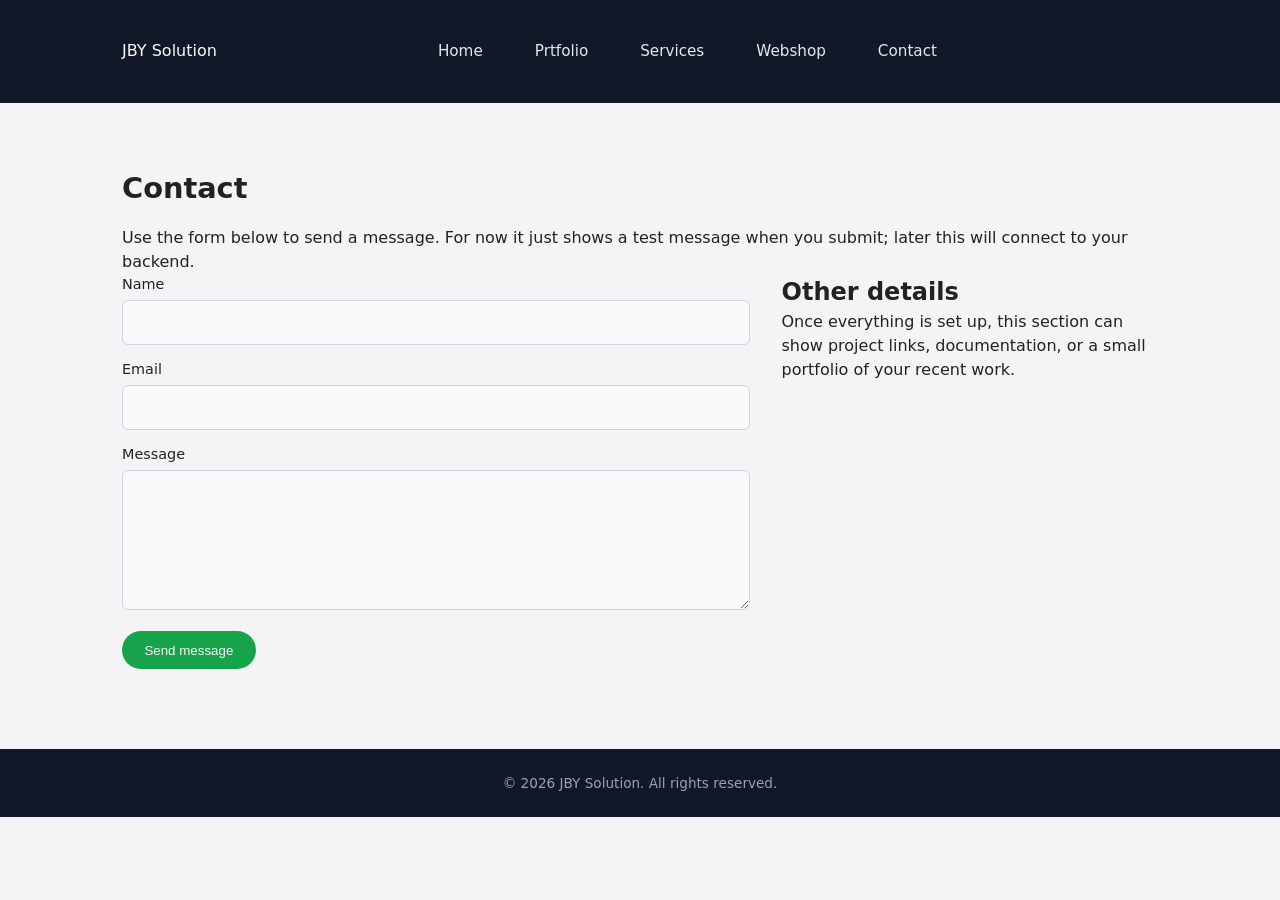
==== contact.html @ 2e04ae48 "Pilot" ====
<!DOCTYPE html>
<html lang="en">
<head>
  <meta charset="UTF-8" />
  <meta name="viewport" content="width=device-width, initial-scale=1.0" />
  <title>JBY Solution - Contact</title>
  <link rel="stylesheet" href="style.css" />
</head>
<body>
  <header></header>

  <main>
    <section class="contact-section">
      <h1>Contact</h1>
      <p>
        Use the form below to send a message. For now it just shows a test
        message when you submit; later this will connect to your backend.
      </p>

      <div class="contact-grid">
        <div>
          <form id="contact-form" class="contact-form">
            <label for="name">Name</label>
            <input id="name" name="name" type="text" required />

            <label for="email">Email</label>
            <input id="email" name="email" type="email" required />

            <label for="message">Message</label>
            <textarea id="message" name="message" required></textarea>

            <button type="submit">Send message</button>
          </form>
        </div>

        <div>
          <h2>Other details</h2>
          <p>
            Once everything is set up, this section can show project links,
            documentation, or a small portfolio of your recent work.
          </p>
        </div>
      </div>
    </section>
  </main>

  <footer>
    &copy; <span id="year"></span> JBY Solution. All rights reserved.
  </footer>

  <script src="main.js"></script>
  <script>
    document.getElementById("year").textContent = new Date().getFullYear();
  </script>
  <script src="inject-header.js"></script>  <!-- Add this line before </body> -->
</body>
</html>
---- style.css ----
/* Reset-ish */
* {
  box-sizing: border-box;
  margin: 0;
  padding: 0;
}

body {
  font-family: system-ui, -apple-system, BlinkMacSystemFont, "Segoe UI", sans-serif;
  line-height: 1.5;
  background: #f4f4f6;
  color: #222;
}

/* Layout */
header {
  background: #111827;
  color: #f9fafb;
  padding: 1rem 2rem;
}

.navbar {
  display: flex;
  align-items: center;
  max-width: 1100px;
  margin: 0 auto;
  padding: 0 2rem;  /* Consistent side padding */
}

.navbar .logo {
  margin-right: auto;  /* Pushes logo to left edge */
}

.navbar ul {
  display: flex;
  list-style: none;  /* Kills bullets */
  margin: 0;
  padding: 0;
  gap: 1.25rem;
  justify-content: center;
  flex: 1;  /* Centers menu in available space */
}


.navbar a {
  display: inline-block;
  padding: 0.5rem 1rem;
  color: #e5e7eb;
  text-decoration: none;
  font-size: 0.95rem;
  border-radius: 0.375rem;
  transition: all 0.2s ease;
  background: transparent;
}

.navbar a:hover {
  background: #38bdf8;
  color: #111827;
  transform: translateY(-1px);
}

main {
  max-width: 1100px;
  margin: 2rem auto;
  padding: 0 2rem;
}

/* Hero / sections */
.hero {
  padding: 3rem 0;
}

.hero h1 {
  font-size: 2.2rem;
  margin-bottom: 1rem;
}

.hero p {
  max-width: 600px;
  margin-bottom: 1.5rem;
}

.btn-primary {
  display: inline-block;
  padding: 0.7rem 1.4rem;
  background: #2563eb;
  color: #f9fafb;
  border-radius: 999px;
  text-decoration: none;
  font-size: 0.95rem;
}

.btn-primary:hover {
  background: #1d4ed8;
}

/* Contact form */
.contact-section {
  padding: 2rem 0;
}

.contact-grid {
  display: grid;
  grid-template-columns: minmax(0, 2fr) minmax(0, 1.2fr);
  gap: 2rem;
}

.contact-section h1 {
  font-size: 1.8rem;
  margin-bottom: 1rem;
}

.contact-form label {
  display: block;
  font-size: 0.9rem;
  margin-bottom: 0.25rem;
}

.contact-form input,
.contact-form textarea {
  width: 100%;
  padding: 0.6rem 0.75rem;
  border-radius: 0.375rem;
  border: 1px solid #d1d5db;
  font: inherit;
  margin-bottom: 0.9rem;
  background: #f9fafb;
}

.contact-form textarea {
  min-height: 140px;
  resize: vertical;
}

.contact-form button {
  padding: 0.7rem 1.4rem;
  border-radius: 999px;
  border: none;
  background: #16a34a;
  color: #f9fafb;
  font-weight: 500;
  cursor: pointer;
}

.contact-form button:hover {
  background: #15803d;
}

/* Footer */
footer {
  margin-top: 3rem;
  padding: 1.5rem 2rem;
  background: #111827;
  color: #9ca3af;
  font-size: 0.85rem;
  text-align: center;
}
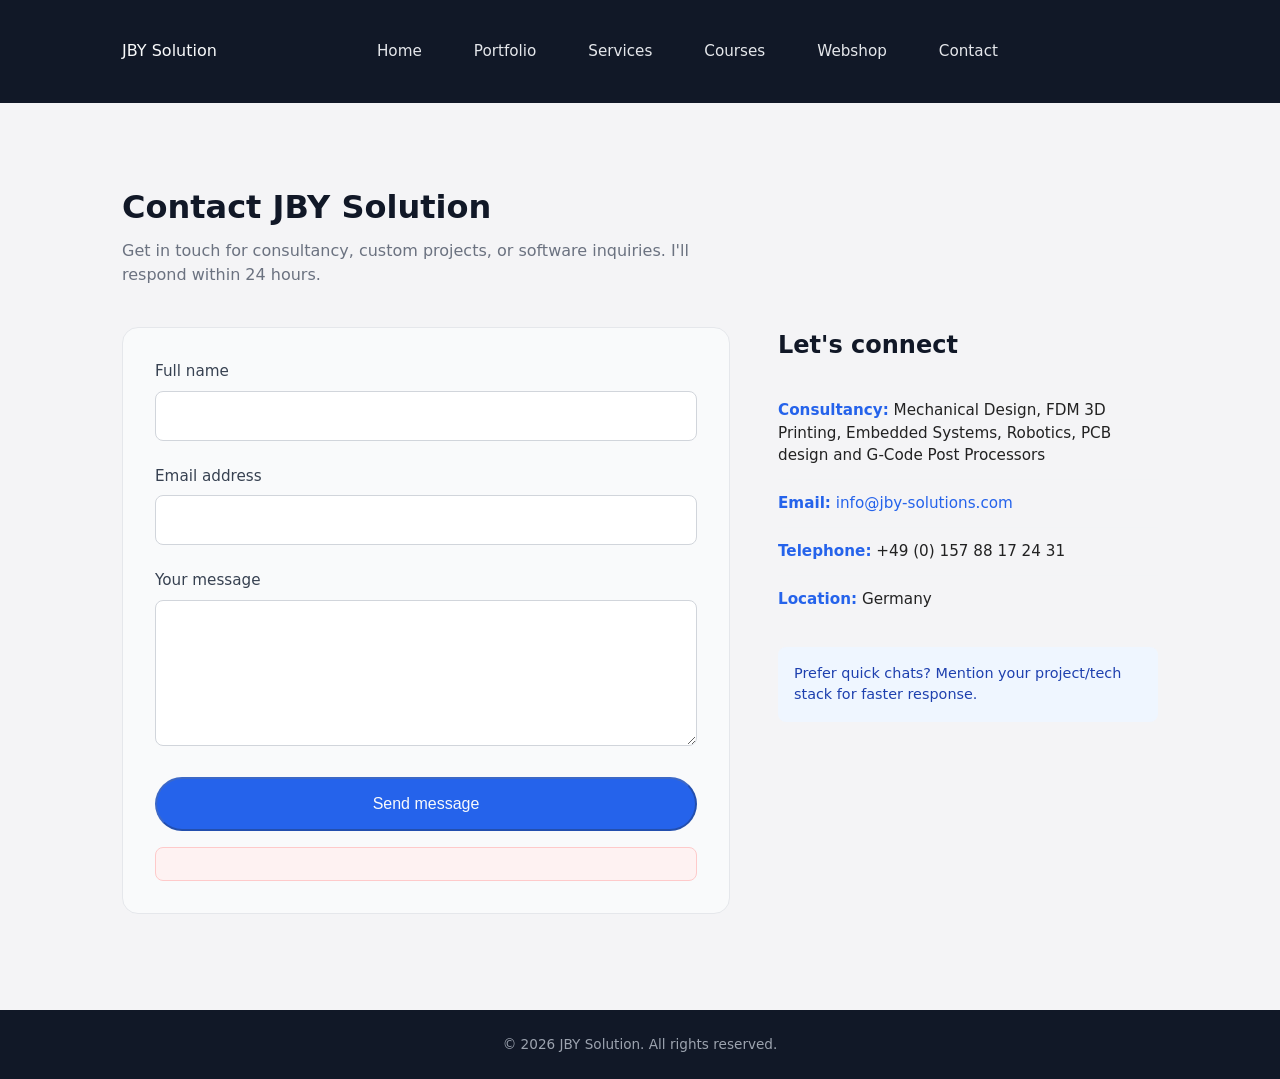
==== commit 076f75b0: "Contact Form (no back end)" ====
--- a/contact.html
+++ b/contact.html
@@ -9,40 +9,55 @@
 <body>
   <header></header>
 
-  <main>
+    <main>
     <section class="contact-section">
-      <h1>Contact</h1>
-      <p>
-        Use the form below to send a message. For now it just shows a test
-        message when you submit; later this will connect to your backend.
-      </p>
+        <h1>Contact JBY Solution</h1>
+        <p>
+        Get in touch for consultancy, custom projects, or software inquiries.
+        I'll respond within 24 hours.
+        </p>
 
-      <div class="contact-grid">
-        <div>
-          <form id="contact-form" class="contact-form">
-            <label for="name">Name</label>
-            <input id="name" name="name" type="text" required />
+        <div class="contact-grid">
+        <div class="form-column">
+            <form id="contact-form" method="POST" action="contact-process.php">
+            <div class="form-group">
+                <label for="name">Full name</label>
+                <input id="name" name="name" type="text" required minlength="2" maxlength="100" />
+            </div>
 
-            <label for="email">Email</label>
-            <input id="email" name="email" type="email" required />
+            <div class="form-group">
+                <label for="email">Email address</label>
+                <input id="email" name="email" type="email" required />
+            </div>
 
-            <label for="message">Message</label>
-            <textarea id="message" name="message" required></textarea>
+            <div class="form-group">
+                <label for="message">Your message</label>
+                <textarea id="message" name="message" required minlength="10" maxlength="1000" rows="5"></textarea>
+            </div>
 
-            <button type="submit">Send message</button>
-          </form>
+            <button type="submit" disabled class="btn-primary btn-large">
+                Send message
+            </button>
+
+            <div id="form-errors" class="error-list"></div>
+            </form>
         </div>
 
-        <div>
-          <h2>Other details</h2>
-          <p>
-            Once everything is set up, this section can show project links,
-            documentation, or a small portfolio of your recent work.
-          </p>
+        <div class="info-column">
+            <h2>Let's connect</h2>
+            <ul class="contact-info">
+            <li><strong>Consultancy:</strong> Mechanical Design, FDM 3D Printing, Embedded Systems, Robotics, PCB design and G-Code Post Processors</li>
+            <li><strong>Email:</strong> <a href="mailto:info@jby-solutions.com">info@jby-solutions.com</a></li>
+            <li><strong>Telephone:</strong> +49 (0) 157 88 17 24 31</li>
+            <li><strong>Location:</strong> Germany</li>
+            </ul>
+            <p class="info-note">
+            Prefer quick chats? Mention your project/tech stack for faster response.
+            </p>
         </div>
-      </div>
+        </div>
     </section>
-  </main>
+    </main>
 
   <footer>
     &copy; <span id="year"></span> JBY Solution. All rights reserved.
@@ -53,5 +68,6 @@
     document.getElementById("year").textContent = new Date().getFullYear();
   </script>
   <script src="inject-header.js"></script>  <!-- Add this line before </body> -->
+  <script src="contact-script.js"></script>
 </body>
 </html>
--- a/style.css
+++ b/style.css
@@ -155,3 +155,144 @@
   font-size: 0.85rem;
   text-align: center;
 }
+
+
+.contact-section {
+  padding: 3rem 0;
+}
+
+.contact-section h1 {
+  font-size: 2rem;
+  margin-bottom: 0.5rem;
+  color: #111827;
+}
+
+.contact-section > p {
+  max-width: 600px;
+  margin-bottom: 2.5rem;
+  color: #6b7280;
+}
+
+.contact-grid {
+  display: grid;
+  grid-template-columns: 1fr 380px;
+  gap: 3rem;
+  align-items: start;
+}
+
+.form-column {
+  background: #f9fafb;
+  padding: 2rem;
+  border-radius: 1rem;
+  border: 1px solid #e5e7eb;
+}
+
+.form-group {
+  margin-bottom: 1.5rem;
+}
+
+.form-group label {
+  display: block;
+  font-weight: 500;
+  margin-bottom: 0.5rem;
+  color: #374151;
+  font-size: 0.95rem;
+}
+
+.form-group input,
+.form-group textarea {
+  width: 100%;
+  padding: 0.75rem;
+  border: 1px solid #d1d5db;
+  border-radius: 0.5rem;
+  font: inherit;
+  background: white;
+  transition: border-color 0.2s, box-shadow 0.2s;
+  font-size: 1rem;
+}
+
+.form-group input:focus,
+.form-group textarea:focus {
+  outline: none;
+  border-color: #38bdf8;
+  box-shadow: 0 0 0 3px rgba(56, 189, 248, 0.1);
+}
+
+.form-group textarea {
+  resize: vertical;
+  min-height: 120px;
+}
+
+.btn-primary.btn-large {
+  width: 100%;
+  padding: 1rem;
+  font-size: 1rem;
+  font-weight: 500;
+}
+
+.error-list {
+  margin-top: 1rem;
+  padding: 1rem;
+  background: #fef2f2;
+  border: 1px solid #fecaca;
+  border-radius: 0.5rem;
+  color: #dc2626;
+}
+
+.error-list li {
+  margin: 0 2rem 0.25rem;
+  font-size: 0.875rem;
+}
+
+.info-column h2 {
+  margin-bottom: 1.5rem;
+  color: #111827;
+}
+
+.contact-info {
+  list-style: none;
+  margin-bottom: 1.5rem;
+}
+
+.contact-info li {
+  padding: 0.75rem 0;
+  border-bottom: 1px solid #f3f4f6;
+  font-size: 0.95rem;
+}
+
+.contact-info li:last-child {
+  border-bottom: none;
+}
+
+.contact-info strong {
+  color: #2563eb;
+}
+
+.contact-info a {
+  color: #2563eb;
+  text-decoration: none;
+}
+
+.contact-info a:hover {
+  text-decoration: underline;
+}
+
+.info-note {
+  padding: 1rem;
+  background: #eff6ff;
+  border-radius: 0.5rem;
+  color: #1e40af;
+  font-size: 0.9rem;
+  line-height: 1.5;
+}
+
+@media (max-width: 768px) {
+  .contact-grid {
+    grid-template-columns: 1fr;
+    gap: 2rem;
+  }
+  
+  .form-column {
+    padding: 1.5rem;
+  }
+}
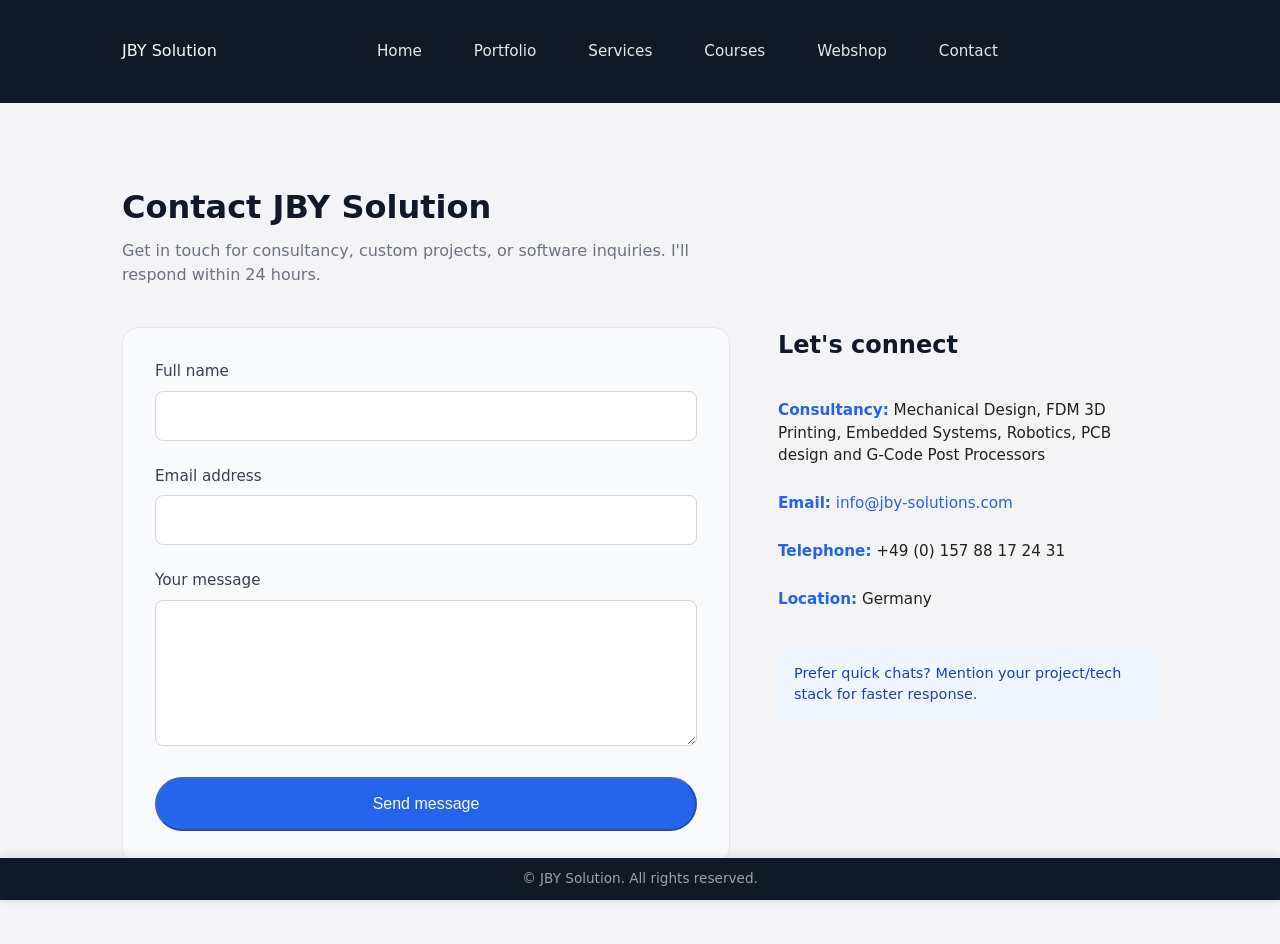
==== commit db8b7767: "Working Database" ====
--- a/contact.html
+++ b/contact.html
@@ -59,15 +59,13 @@
     </section>
     </main>
 
-  <footer>
-    &copy; <span id="year"></span> JBY Solution. All rights reserved.
-  </footer>
+  <footer></footer>
 
   <script src="main.js"></script>
   <script>
     document.getElementById("year").textContent = new Date().getFullYear();
   </script>
-  <script src="inject-header.js"></script>  <!-- Add this line before </body> -->
+  <script src="inject-shared.js"></script>
   <script src="contact-script.js"></script>
 </body>
 </html>
--- a/style.css
+++ b/style.css
@@ -148,12 +148,20 @@
 
 /* Footer */
 footer {
-  margin-top: 3rem;
-  padding: 1.5rem 2rem;
+  position: fixed;        /* Sticks to viewport bottom */
+  bottom: 0;
+  left: 0;
+  right: 0;
+  width: 100%;
+  padding: 0.75rem 2rem;
   background: #111827;
   color: #9ca3af;
   font-size: 0.85rem;
   text-align: center;
+  line-height: 1.3;
+  z-index: 1000;
+  box-shadow: 0 -2px 10px rgba(0,0,0,0.1);  /* Subtle lift */
+  flex-shrink: 0;         /* Legacy support */
 }
 
 
@@ -295,4 +303,46 @@
   .form-column {
     padding: 1.5rem;
   }
+}
+
+.success-section {
+  padding: 2rem;
+  background: linear-gradient(135deg, #f0fdf4, #dcfce7);
+  border: 2px solid #bbf7d0;
+  border-radius: 1rem;
+  text-align: center;
+  animation: fadeInUp 0.5s ease;
+}
+
+.success-content {
+  max-width: 400px;
+  margin: 0 auto;
+}
+
+.success-icon {
+  width: 80px;
+  height: 80px;
+  color: #16a34a;
+  margin: 0 auto 1rem;
+}
+
+.success-section h3 {
+  color: #166534;
+  font-size: 1.5rem;
+  margin-bottom: 0.5rem;
+}
+
+.success-section p {
+  color: #4b5563;
+  margin-bottom: 1.5rem;
+  line-height: 1.6;
+}
+
+@keyframes fadeInUp {
+  from { opacity: 0; transform: translateY(20px); }
+  to { opacity: 1; transform: translateY(0); }
+}
+
+#contact-form.success-hidden {
+  display: none;
 }
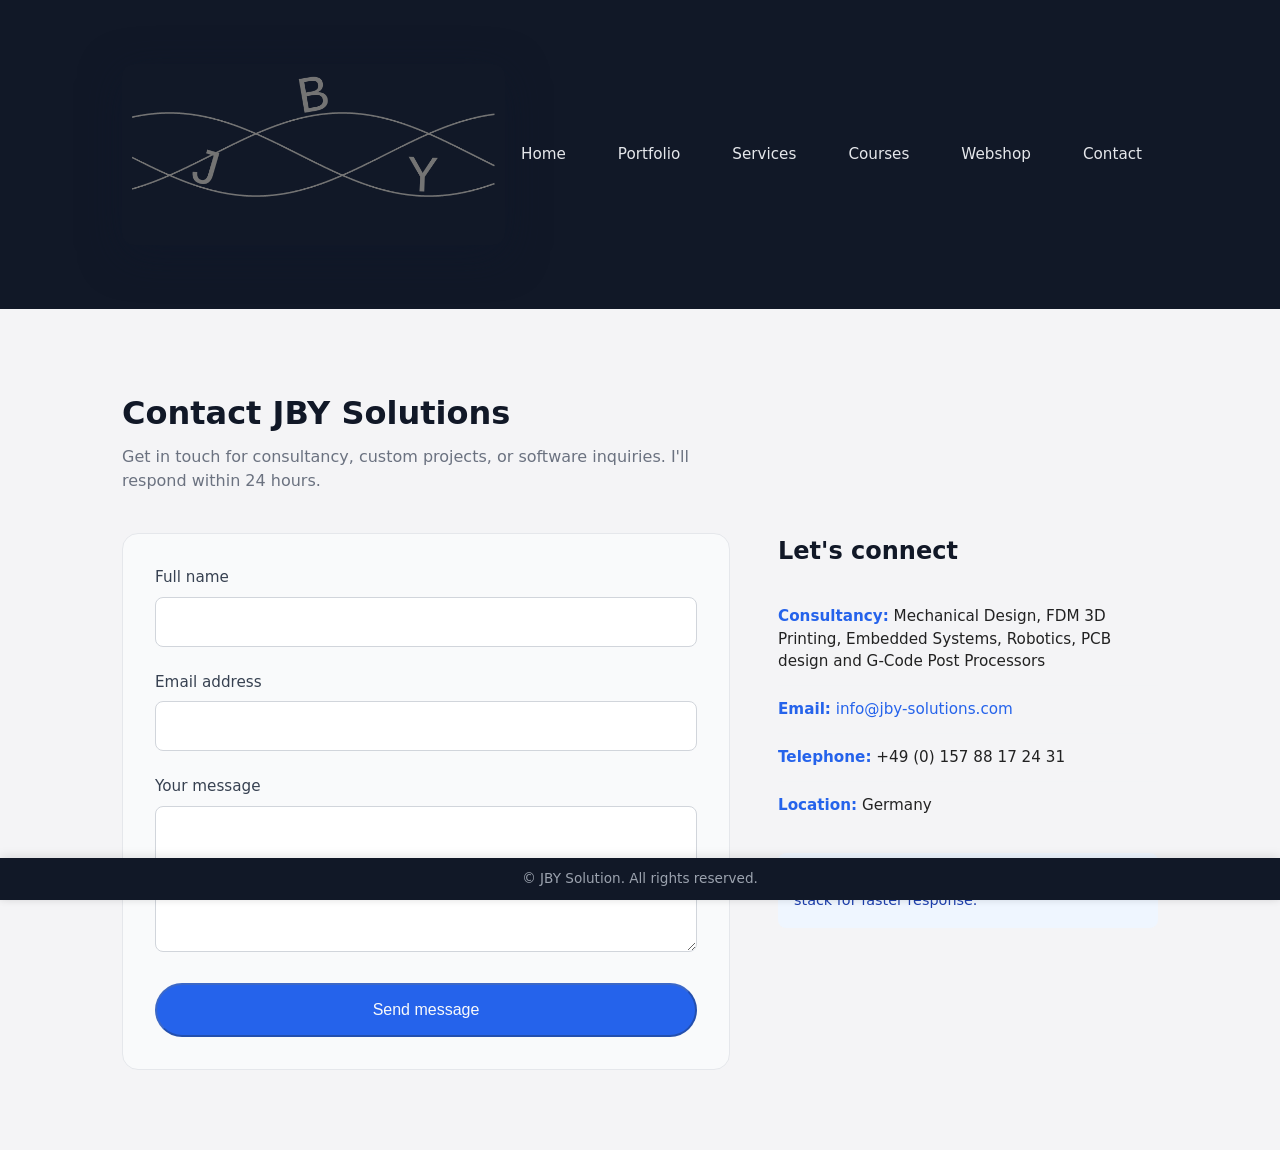
==== commit 9de709c3: "Animated Logo" ====
--- a/contact.html
+++ b/contact.html
@@ -11,7 +11,7 @@
 
     <main>
     <section class="contact-section">
-        <h1>Contact JBY Solution</h1>
+        <h1>Contact JBY Solutions</h1>
         <p>
         Get in touch for consultancy, custom projects, or software inquiries.
         I'll respond within 24 hours.
@@ -41,6 +41,16 @@
 
             <div id="form-errors" class="error-list"></div>
             </form>
+            <div id="form-success" class="success-section" style="display: none;">
+            <div class="success-content">
+                <svg class="success-icon" viewBox="0 0 64 64">
+                <circle cx="32" cy="32" r="28" fill="none" stroke="currentColor" stroke-width="4" stroke-linecap="round"/>
+                <polyline points="20,32 27,39 44,23" fill="none" stroke="currentColor" stroke-width="4" stroke-linecap="round"/>
+                </svg>
+                <h3>Message sent successfully!</h3>
+                <p>Thank you for reaching out. I'll reply to your email within 24 hours.</p>
+            </div>
+            </div>
         </div>
 
         <div class="info-column">
--- a/style.css
+++ b/style.css
@@ -345,4 +345,19 @@
 
 #contact-form.success-hidden {
   display: none;
+}
+
+.wave-container canvas {
+  display: block;
+  width: 100%;
+  height: auto;
+}
+
+.wave-container {
+
+  border-radius: 12px;
+  padding: 10px;
+  margin: 2rem auto;
+  max-width: 720px;
+  box-shadow: 0 10px 40px rgba(15, 23, 42, 0.6);
 }
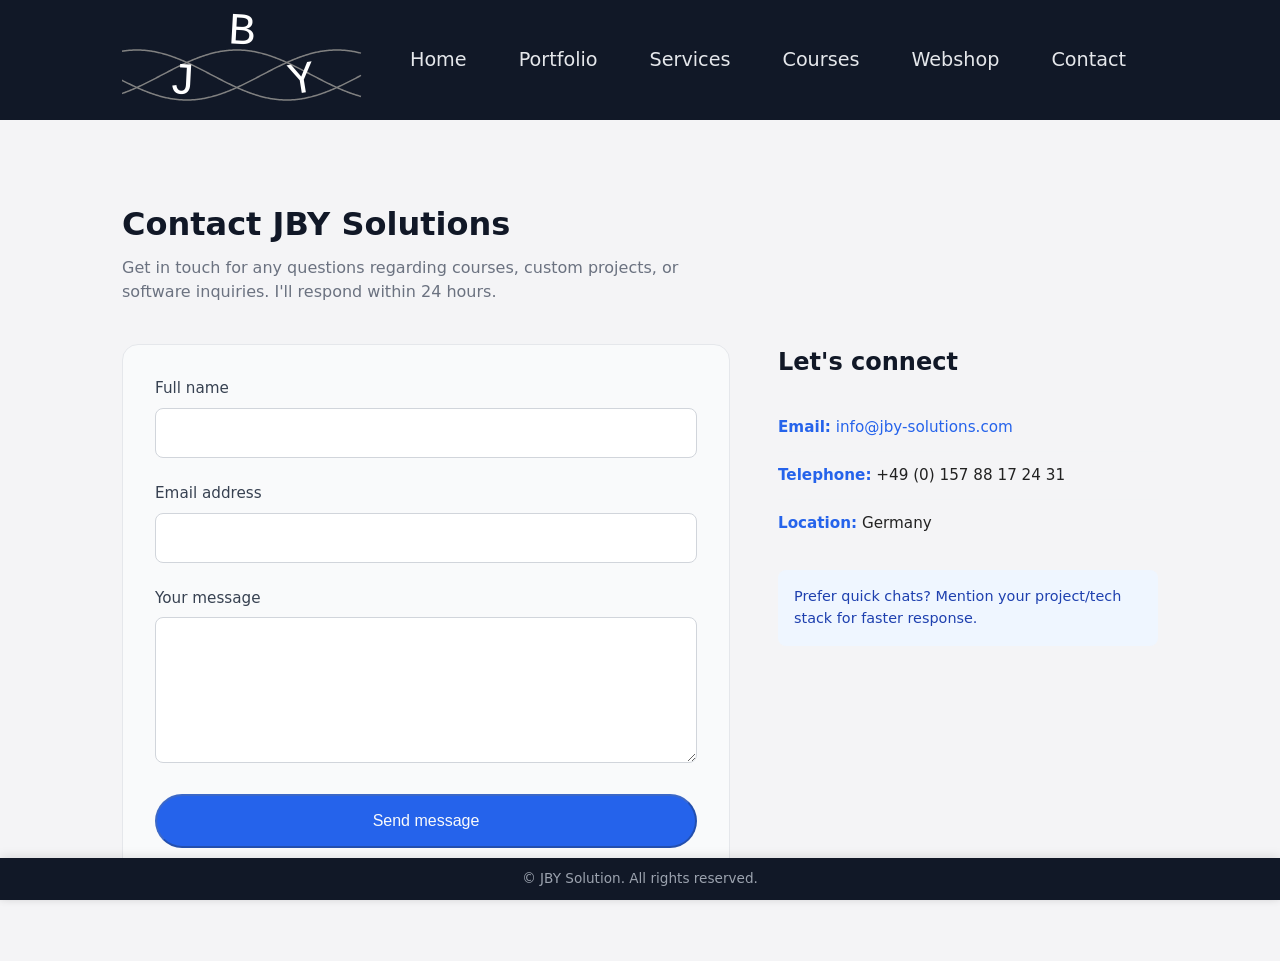
==== commit d7eb9cc1: "Edited (for company contract)" ====
--- a/contact.html
+++ b/contact.html
@@ -13,7 +13,7 @@
     <section class="contact-section">
         <h1>Contact JBY Solutions</h1>
         <p>
-        Get in touch for consultancy, custom projects, or software inquiries.
+        Get in touch for any questions regarding courses, custom projects, or software inquiries.
         I'll respond within 24 hours.
         </p>
 
@@ -56,7 +56,7 @@
         <div class="info-column">
             <h2>Let's connect</h2>
             <ul class="contact-info">
-            <li><strong>Consultancy:</strong> Mechanical Design, FDM 3D Printing, Embedded Systems, Robotics, PCB design and G-Code Post Processors</li>
+            <!-- <li><strong>Consultancy:</strong> Mechanical Design, FDM 3D Printing, Embedded Systems, Robotics, PCB design and G-Code Post Processors</li> -->
             <li><strong>Email:</strong> <a href="mailto:info@jby-solutions.com">info@jby-solutions.com</a></li>
             <li><strong>Telephone:</strong> +49 (0) 157 88 17 24 31</li>
             <li><strong>Location:</strong> Germany</li>
--- a/style.css
+++ b/style.css
@@ -16,47 +16,49 @@
 header {
   background: #111827;
   color: #f9fafb;
-  padding: 1rem 2rem;
+  padding: 0rem;  /* Top/bottom only */
 }
 
 .navbar {
   display: flex;
   align-items: center;
+  gap: 1rem;
   max-width: 1100px;
   margin: 0 auto;
-  padding: 0 2rem;  /* Consistent side padding */
+  padding: 0 2rem;  /* Side only */
 }
 
 .navbar .logo {
-  margin-right: auto;  /* Pushes logo to left edge */
+  margin-right: auto;
+  flex-shrink: 0;
 }
 
 .navbar ul {
   display: flex;
-  list-style: none;  /* Kills bullets */
+  list-style: none;
   margin: 0;
   padding: 0;
   gap: 1.25rem;
   justify-content: center;
-  flex: 1;  /* Centers menu in available space */
+  flex: 1;
 }
 
 
 .navbar a {
   display: inline-block;
-  padding: 0.5rem 1rem;
+  padding: 1rem 1rem;
   color: #e5e7eb;
   text-decoration: none;
-  font-size: 0.95rem;
-  border-radius: 0.375rem;
-  transition: all 0.2s ease;
+  font-size: 1.2rem;
+  border-radius: 1rem;
+  transition: all 0.3s ease;
   background: transparent;
 }
 
 .navbar a:hover {
-  background: #38bdf8;
-  color: #111827;
-  transform: translateY(-1px);
+  background: #0f3464;
+  color: #ffffff;
+  transform: translateY(-5px);
 }
 
 main {
@@ -348,16 +350,16 @@
 }
 
 .wave-container canvas {
+  padding: 0px;
+  margin: 0px;
   display: block;
   width: 100%;
   height: auto;
 }
 
 .wave-container {
-
-  border-radius: 12px;
-  padding: 10px;
-  margin: 2rem auto;
-  max-width: 720px;
-  box-shadow: 0 10px 40px rgba(15, 23, 42, 0.6);
+  flex: 0 0 15rem;  /* Base width */
+  border-radius: 0;
+  padding: 0;
+  overflow: hidden;
 }
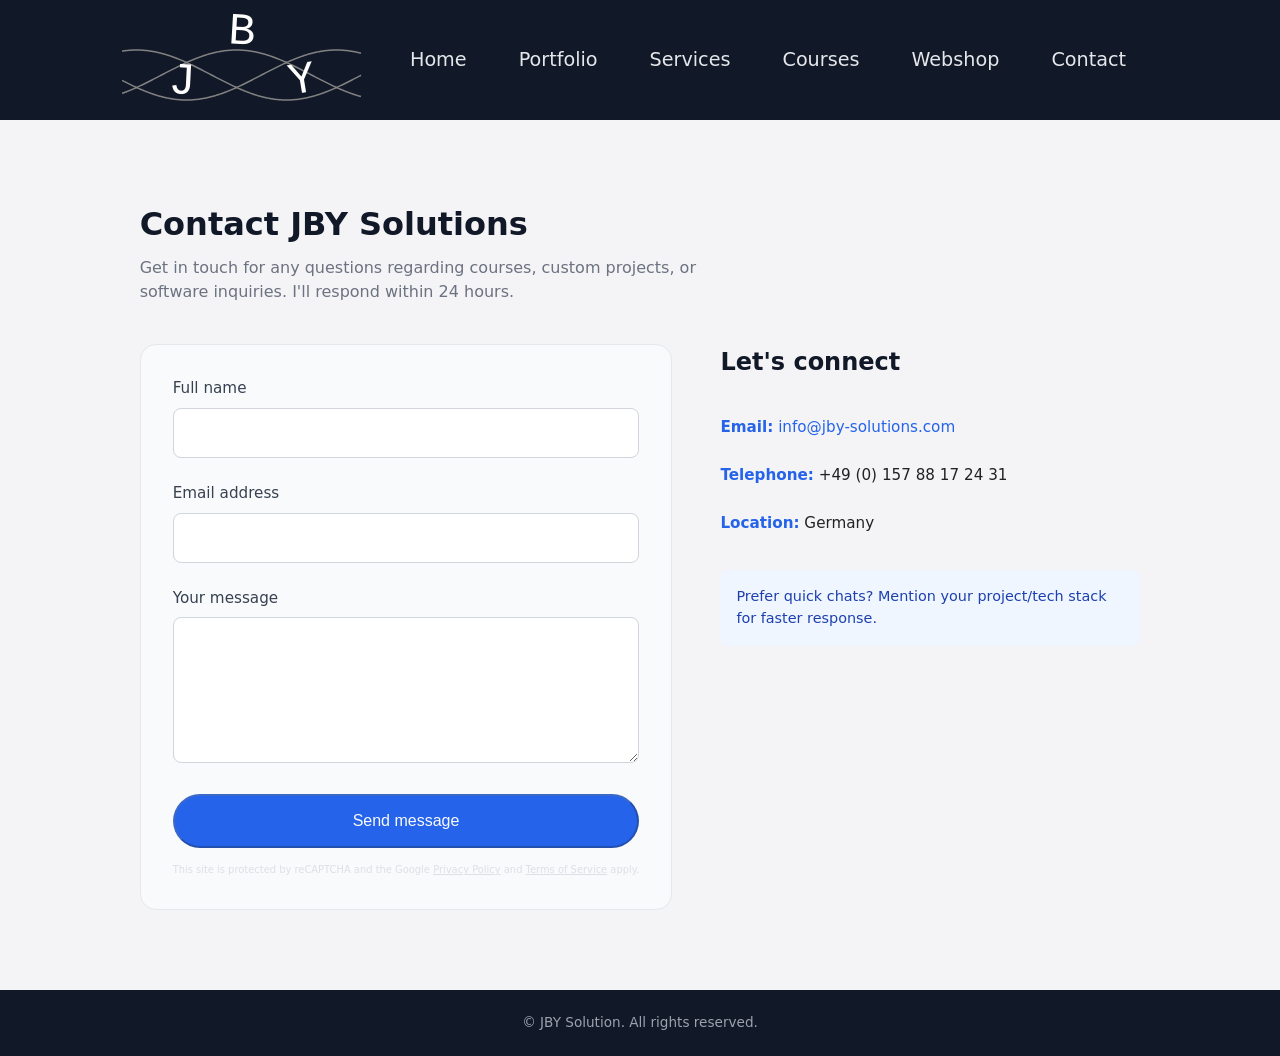
==== commit 2963d40c: "reCaptcha implementation" ====
--- a/contact.html
+++ b/contact.html
@@ -5,8 +5,12 @@
   <meta name="viewport" content="width=device-width, initial-scale=1.0" />
   <title>JBY Solution - Contact</title>
   <link rel="stylesheet" href="style.css" />
+  <script src="https://www.google.com/recaptcha/api.js?render=6LeVyzotAAAAAHP-J9MdBUXJ1UXhUwzZdf_PqWZd"></script>
+  <style>
+    .grecaptcha-badge { visibility: hidden; }
+  </style>
 </head>
-<body>
+<body class="contact-page">
   <header></header>
 
     <main>
@@ -20,6 +24,14 @@
         <div class="contact-grid">
         <div class="form-column">
             <form id="contact-form" method="POST" action="contact-process.php">
+            <!-- Honeypot: invisible to humans, irresistible to bots. Real users never see or fill this. -->
+            <div class="form-group" style="position:absolute; left:-9999px; top:-9999px;" aria-hidden="true">
+                <label for="website">Website</label>
+                <input id="website" name="website" type="text" tabindex="-1" autocomplete="off" />
+            </div>
+            <input type="hidden" id="form_loaded_at" name="form_loaded_at" value="" />
+            <input type="hidden" id="recaptcha_token" name="recaptcha_token" value="" />
+
             <div class="form-group">
                 <label for="name">Full name</label>
                 <input id="name" name="name" type="text" required minlength="2" maxlength="100" />
@@ -41,6 +53,11 @@
 
             <div id="form-errors" class="error-list"></div>
             </form>
+            <p class="recaptcha-disclosure">
+                This site is protected by reCAPTCHA and the Google
+                <a href="https://policies.google.com/privacy" target="_blank" rel="noopener">Privacy Policy</a> and
+                <a href="https://policies.google.com/terms" target="_blank" rel="noopener">Terms of Service</a> apply.
+            </p>
             <div id="form-success" class="success-section" style="display: none;">
             <div class="success-content">
                 <svg class="success-icon" viewBox="0 0 64 64">
--- a/style.css
+++ b/style.css
@@ -10,6 +10,13 @@
   line-height: 1.5;
   background: #f4f4f6;
   color: #222;
+  min-height: 100vh;
+  display: flex;
+  flex-direction: column;
+}
+
+main {
+  flex: 1;
 }
 
 /* Layout */
@@ -150,20 +157,12 @@
 
 /* Footer */
 footer {
-  position: fixed;        /* Sticks to viewport bottom */
-  bottom: 0;
-  left: 0;
-  right: 0;
-  width: 100%;
   padding: 0.75rem 2rem;
   background: #111827;
   color: #9ca3af;
   font-size: 0.85rem;
   text-align: center;
   line-height: 1.3;
-  z-index: 1000;
-  box-shadow: 0 -2px 10px rgba(0,0,0,0.1);  /* Subtle lift */
-  flex-shrink: 0;         /* Legacy support */
 }
 
 
@@ -183,9 +182,13 @@
   color: #6b7280;
 }
 
+body.contact-page main {
+  max-width: 1300px;
+}
+
 .contact-grid {
   display: grid;
-  grid-template-columns: 1fr 380px;
+  grid-template-columns: 1.4fr 420px;
   gap: 3rem;
   align-items: start;
 }
@@ -254,6 +257,23 @@
   font-size: 0.875rem;
 }
 
+.recaptcha-disclosure {
+  margin-top: 1rem;
+  font-size: 0.62rem;
+  color: #d1d5db;
+  line-height: 1.3;
+  opacity: 0.7;
+}
+
+.recaptcha-disclosure a {
+  color: #d1d5db;
+  text-decoration: underline;
+}
+
+.recaptcha-disclosure a:hover {
+  color: #9ca3af;
+}
+
 .info-column h2 {
   margin-bottom: 1.5rem;
   color: #111827;
@@ -362,4 +382,560 @@
   border-radius: 0;
   padding: 0;
   overflow: hidden;
+}
+
+/* ── Buttons ── */
+.btn-secondary {
+  display: inline-block;
+  padding: 0.7rem 1.4rem;
+  background: transparent;
+  color: #2563eb;
+  border: 1.5px solid #2563eb;
+  border-radius: 999px;
+  text-decoration: none;
+  font-size: 0.95rem;
+  transition: background 0.2s, color 0.2s;
+  cursor: pointer;
+}
+
+.btn-secondary:hover {
+  background: #eff6ff;
+}
+
+/* ── Shop ── */
+.shop-section {
+  padding: 3rem 0 5rem;
+}
+
+.shop-section h1 {
+  font-size: 2rem;
+  margin-bottom: 0.5rem;
+  color: #111827;
+}
+
+.shop-section > p {
+  color: #6b7280;
+  margin-bottom: 2.5rem;
+}
+
+.product-grid {
+  display: grid;
+  grid-template-columns: repeat(auto-fill, minmax(300px, 1fr));
+  gap: 1.5rem;
+}
+
+.product-card {
+  background: #f9fafb;
+  border: 1px solid #e5e7eb;
+  border-radius: 1rem;
+  padding: 2rem;
+  display: flex;
+  flex-direction: column;
+  gap: 1.25rem;
+  transition: box-shadow 0.2s, transform 0.2s;
+}
+
+.product-card:hover {
+  box-shadow: 0 4px 20px rgba(0,0,0,0.08);
+  transform: translateY(-3px);
+}
+
+.product-icon {
+  width: 48px;
+  height: 48px;
+  color: #2563eb;
+}
+
+.product-icon svg {
+  width: 100%;
+  height: 100%;
+}
+
+.product-body {
+  flex: 1;
+}
+
+.product-body h2 {
+  font-size: 1.2rem;
+  color: #111827;
+  margin-bottom: 0.5rem;
+}
+
+.product-body p {
+  font-size: 0.95rem;
+  color: #6b7280;
+  line-height: 1.6;
+  margin-bottom: 1rem;
+}
+
+.product-price {
+  font-size: 1.4rem;
+  font-weight: 700;
+  color: #111827;
+}
+
+.btn-buy {
+  border: none;
+  cursor: pointer;
+  font: inherit;
+  text-align: center;
+  align-self: flex-start;
+}
+
+.shop-submit {
+  border: none;
+  cursor: pointer;
+  font: inherit;
+  width: 100%;
+  margin-top: 0.5rem;
+}
+
+/* ── Checkout modal ── */
+.modal-overlay {
+  position: fixed;
+  inset: 0;
+  background: rgba(0,0,0,0.5);
+  display: flex;
+  align-items: center;
+  justify-content: center;
+  z-index: 2000;
+  padding: 1rem;
+}
+
+.modal-overlay[hidden] {
+  display: none;
+}
+
+.modal-box {
+  background: #fff;
+  border-radius: 1rem;
+  padding: 2rem;
+  width: 100%;
+  max-width: 460px;
+  position: relative;
+  animation: fadeInUp 0.2s ease;
+}
+
+.modal-box h2 {
+  font-size: 1.4rem;
+  color: #111827;
+  margin-bottom: 0.25rem;
+}
+
+.modal-product-name {
+  color: #2563eb;
+  font-weight: 600;
+  margin-bottom: 1.5rem;
+}
+
+.modal-close {
+  position: absolute;
+  top: 1rem;
+  right: 1rem;
+  background: none;
+  border: none;
+  font-size: 1.5rem;
+  line-height: 1;
+  cursor: pointer;
+  color: #6b7280;
+}
+
+.modal-close:hover {
+  color: #111827;
+}
+
+.payment-back-btn {
+  background: none;
+  border: none;
+  color: #2563eb;
+  cursor: pointer;
+  font-size: 0.875rem;
+  padding: 0;
+  margin-bottom: 1rem;
+  display: inline-block;
+}
+
+.payment-back-btn:hover {
+  text-decoration: underline;
+}
+
+.payment-summary-box {
+  background: #eff6ff;
+  border: 1px solid #bfdbfe;
+  border-radius: 0.5rem;
+  padding: 0.75rem 1rem;
+  margin-bottom: 1.25rem;
+  font-size: 0.95rem;
+  color: #1e40af;
+}
+
+#paypal-button-container {
+  min-height: 48px;
+}
+
+/* ── Card actions (Preview + Buy row) ── */
+.card-actions {
+  display: flex;
+  gap: 0.75rem;
+  align-items: center;
+  flex-wrap: wrap;
+}
+
+/* ── Product detail page ── */
+.product-detail-section {
+  padding: 2rem 0 5rem;
+}
+
+.back-link {
+  display: inline-block;
+  color: #2563eb;
+  text-decoration: none;
+  font-size: 0.9rem;
+  margin-bottom: 1.75rem;
+}
+
+.back-link:hover {
+  text-decoration: underline;
+}
+
+.product-detail-hero {
+  display: grid;
+  grid-template-columns: 1fr 1.4fr;
+  gap: 3rem;
+  align-items: center;
+  margin-bottom: 3rem;
+}
+
+.product-detail-info h1 {
+  font-size: 1.9rem;
+  color: #111827;
+  margin-bottom: 0.75rem;
+  line-height: 1.25;
+}
+
+.product-detail-tagline {
+  color: #6b7280;
+  font-size: 1.05rem;
+  line-height: 1.6;
+  margin-bottom: 1.25rem;
+  max-width: 420px;
+}
+
+.product-price-lg {
+  display: block;
+  font-size: 2rem;
+  font-weight: 700;
+  color: #111827;
+  margin-bottom: 1.25rem;
+}
+
+.btn-detail-buy {
+  border: none;
+  cursor: pointer;
+  font: inherit;
+}
+
+.product-detail-image {
+  border-radius: 0.75rem;
+  overflow: hidden;
+  border: 1px solid #e5e7eb;
+  box-shadow: 0 4px 24px rgba(0,0,0,0.08);
+  line-height: 0;
+}
+
+.product-detail-body {
+  display: grid;
+  grid-template-columns: 1fr 300px;
+  gap: 3rem;
+  align-items: start;
+}
+
+.product-detail-main h2 {
+  font-size: 1.25rem;
+  color: #111827;
+  margin: 2rem 0 0.75rem;
+}
+
+.product-detail-main h2:first-child {
+  margin-top: 0;
+}
+
+.product-detail-main p {
+  color: #4b5563;
+  line-height: 1.7;
+  margin-bottom: 0.75rem;
+}
+
+.feature-list {
+  list-style: none;
+  display: flex;
+  flex-direction: column;
+  gap: 0.6rem;
+  margin-bottom: 0.5rem;
+}
+
+.feature-list li {
+  display: flex;
+  align-items: flex-start;
+  gap: 0.6rem;
+  font-size: 0.95rem;
+  color: #374151;
+}
+
+.feature-icon {
+  color: #16a34a;
+  font-weight: 700;
+  flex-shrink: 0;
+  margin-top: 0.05rem;
+}
+
+.placeholder-image {
+  margin-top: 0.5rem;
+  border-radius: 0.75rem;
+  overflow: hidden;
+  border: 1px solid #e5e7eb;
+}
+
+.product-detail-aside {
+  display: flex;
+  flex-direction: column;
+  gap: 1rem;
+  position: sticky;
+  top: 1rem;
+}
+
+.aside-card {
+  background: #f9fafb;
+  border: 1px solid #e5e7eb;
+  border-radius: 0.75rem;
+  padding: 1.25rem;
+}
+
+.aside-card h3 {
+  font-size: 0.95rem;
+  color: #111827;
+  margin-bottom: 0.75rem;
+}
+
+.aside-list {
+  list-style: none;
+  display: flex;
+  flex-direction: column;
+  gap: 0.5rem;
+}
+
+.aside-list li {
+  font-size: 0.875rem;
+  color: #4b5563;
+  padding-left: 1rem;
+  position: relative;
+}
+
+.aside-list li::before {
+  content: "–";
+  position: absolute;
+  left: 0;
+  color: #9ca3af;
+}
+
+.aside-buy {
+  text-align: center;
+  background: #eff6ff;
+  border-color: #bfdbfe;
+}
+
+.aside-buy .product-price {
+  display: block;
+  font-size: 1.5rem;
+  font-weight: 700;
+  color: #111827;
+  margin-bottom: 0.25rem;
+}
+
+.aside-buy p {
+  font-size: 0.8rem;
+  color: #6b7280;
+  margin-bottom: 1rem;
+}
+
+.aside-buy .shop-submit {
+  width: 100%;
+}
+
+/* ── Hamburger (hidden on desktop) ── */
+.nav-toggle {
+  display: none;
+}
+
+/* ── Mobile — 768px and below ── */
+@media (max-width: 768px) {
+
+  main {
+    padding: 0 1rem;
+    margin: 1.5rem auto;
+  }
+
+  /* Navbar: relative so the dropdown can anchor to it */
+  .navbar {
+    position: relative;
+    padding: 0 1rem;
+    gap: 0;
+  }
+
+  /* Logo keeps its desktop width — aspect ratio preserved */
+
+  /* Hamburger button */
+  .nav-toggle {
+    display: flex;
+    flex-direction: column;
+    justify-content: center;
+    gap: 5px;
+    padding: 0.75rem 0.5rem;
+    background: none;
+    border: none;
+    cursor: pointer;
+    margin-left: auto;
+    align-self: center;
+  }
+
+  .nav-toggle span {
+    display: block;
+    width: 22px;
+    height: 2px;
+    background: #e5e7eb;
+    border-radius: 2px;
+    transition: transform 0.25s ease, opacity 0.25s ease;
+  }
+
+  .nav-toggle.open span:nth-child(1) { transform: translateY(7px) rotate(45deg); }
+  .nav-toggle.open span:nth-child(2) { opacity: 0; transform: scaleX(0); }
+  .nav-toggle.open span:nth-child(3) { transform: translateY(-7px) rotate(-45deg); }
+
+  /* Dropdown: absolute overlay — never displaces page content */
+  .navbar ul {
+    position: absolute;
+    top: 100%;
+    left: 0;
+    right: 0;
+    flex-direction: column;
+    gap: 0;
+    padding: 0.4rem 0.75rem 0.75rem;
+    background: #111827;
+    border-top: 1px solid #1f2937;
+    box-shadow: 0 8px 24px rgba(0, 0, 0, 0.4);
+    z-index: 500;
+    /* Animate in/out with opacity + subtle slide */
+    opacity: 0;
+    transform: translateY(-6px);
+    pointer-events: none;
+    transition: opacity 0.2s ease, transform 0.2s ease;
+  }
+
+  .navbar ul.open {
+    opacity: 1;
+    transform: translateY(0);
+    pointer-events: auto;
+  }
+
+  .navbar ul li {
+    border-bottom: 1px solid #1f2937;
+  }
+
+  .navbar ul li:last-child {
+    border-bottom: none;
+  }
+
+  .navbar a {
+    padding: 0.8rem 0.5rem;
+    font-size: 1rem;
+    border-radius: 0.4rem;
+    display: block;
+  }
+
+  /* ── Hero ── */
+  .hero {
+    padding: 2rem 0;
+  }
+
+  .hero h1 {
+    font-size: 1.65rem;
+  }
+
+  /* ── Shop ── */
+  .shop-section {
+    padding: 2rem 0 4rem;
+  }
+
+  .shop-section h1 {
+    font-size: 1.6rem;
+  }
+
+  /* ── Contact ── */
+  .contact-grid {
+    grid-template-columns: 1fr;
+    gap: 2rem;
+  }
+
+  .form-column {
+    padding: 1.5rem;
+  }
+
+  /* ── Product detail ── */
+  .product-detail-hero {
+    grid-template-columns: 1fr;
+    gap: 1.5rem;
+  }
+
+  .product-detail-body {
+    grid-template-columns: 1fr;
+  }
+
+  .product-detail-aside {
+    position: static;
+  }
+
+  .product-detail-info h1 {
+    font-size: 1.5rem;
+  }
+
+  /* ── Modal ── */
+  .modal-box {
+    padding: 1.5rem;
+    max-height: 90vh;
+    overflow-y: auto;
+  }
+}
+
+/* ── Very small screens — 480px and below ── */
+@media (max-width: 480px) {
+
+  .hero h1 {
+    font-size: 1.35rem;
+  }
+
+  .card-actions {
+    flex-direction: column;
+    align-items: stretch;
+  }
+
+  .card-actions .btn-secondary,
+  .card-actions .btn-buy {
+    text-align: center;
+    width: 100%;
+  }
+
+  .modal-overlay {
+    padding: 0;
+    align-items: flex-end;
+  }
+
+  .modal-box {
+    border-radius: 1rem 1rem 0 0;
+    max-height: 95vh;
+    padding: 1.25rem;
+  }
+
+  .product-detail-image {
+    display: none;
+  }
 }
